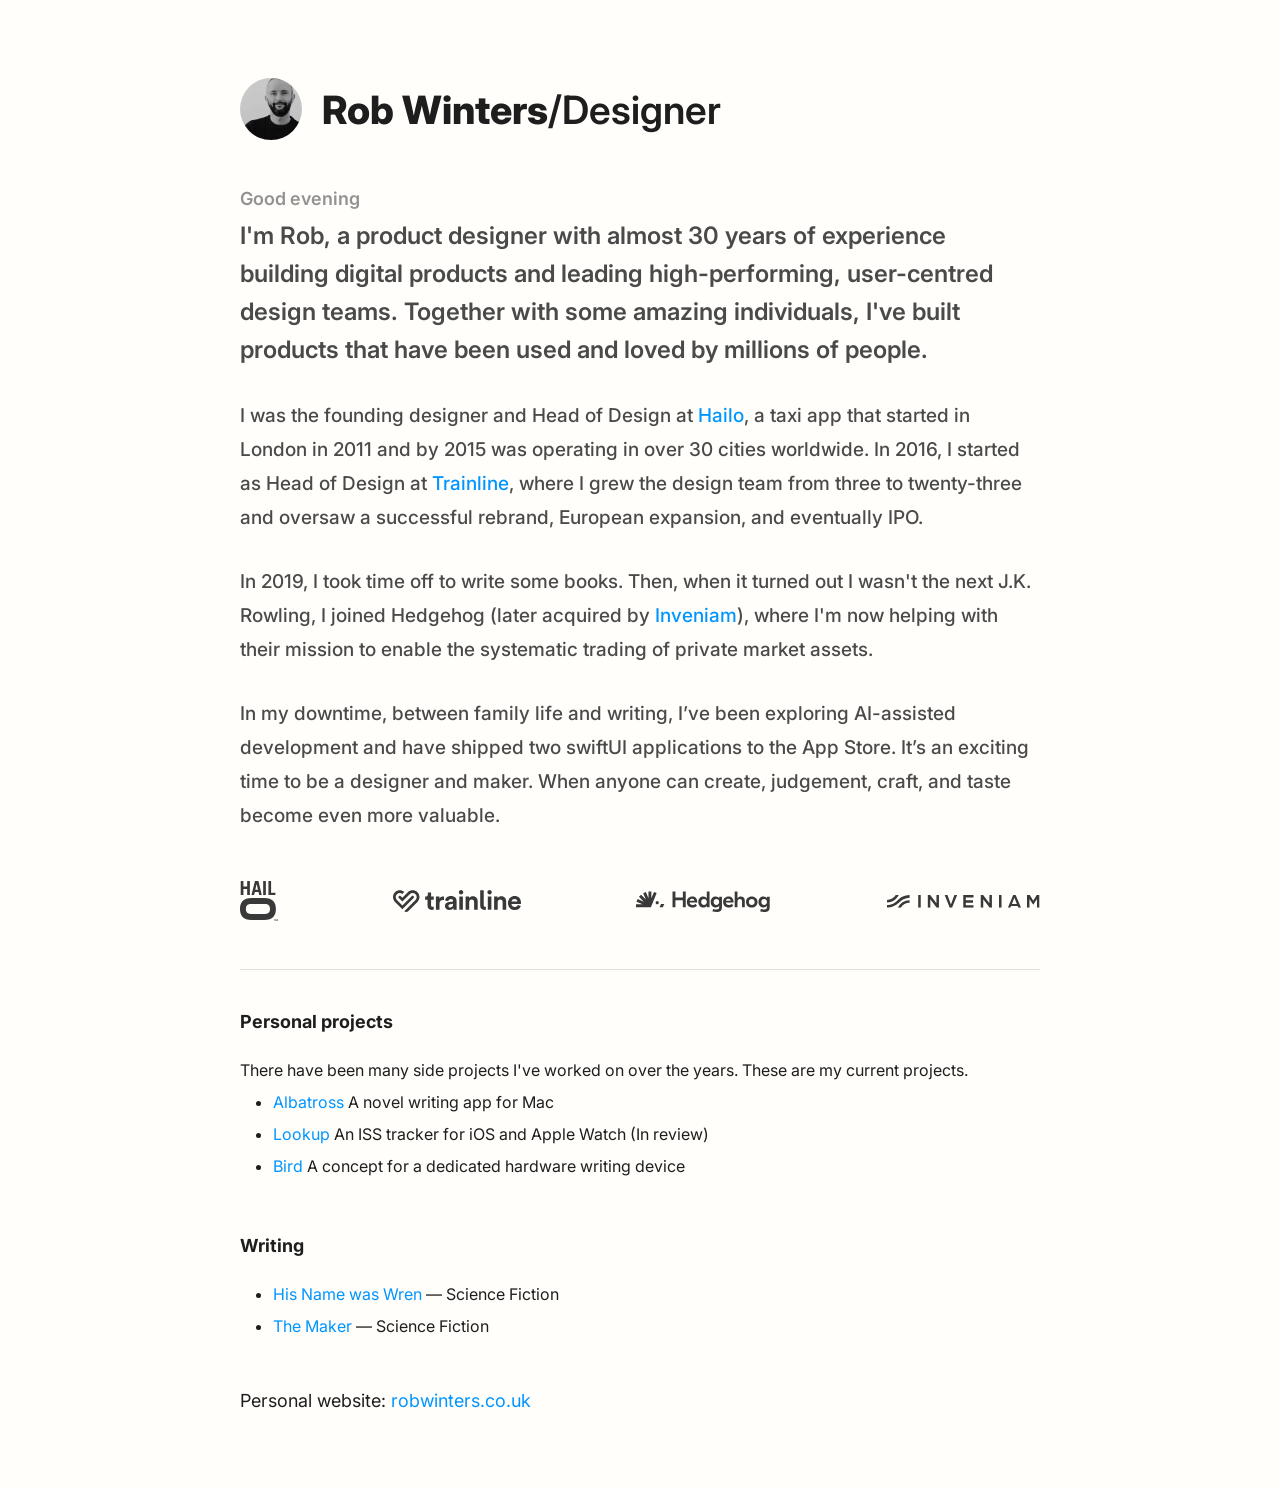
==== index.html @ c8cf0306 "Replace Jekyll site with new portfolio Co-Authored-By: Claude Sonnet 4.6 <noreply@anthropic.com>" ====
<!DOCTYPE html>
<html lang="en">
<head>
    <meta charset="UTF-8">
    <meta name="viewport" content="width=device-width, initial-scale=1.0">
    <title>Rob Winters — Designer</title>
    <link rel="preconnect" href="https://fonts.googleapis.com">
    <link rel="preconnect" href="https://fonts.gstatic.com" crossorigin>
    <link href="https://fonts.googleapis.com/css2?family=Inter:wght@400;500;600;700;800&display=swap" rel="stylesheet">
    <link rel="stylesheet" href="style.css">
</head>
<body>
    <div class="page">

        <aside class="sidebar">
            <!-- Future portfolio navigation -->
        </aside>

        <main class="content">

            <header class="bio-header">
                <img src="assets/rob-winters-designer-writer.jpg" alt="Rob Winters" class="bio-avatar">
                <h1 class="bio-name">
                    <span class="name">Rob Winters</span><span class="role">/Designer</span>
                </h1>
            </header>


            <section class="bio">
                <p class="bio-greeting" id="bio-greeting"></p>
                <div class="body-text">
                    <p class="intro-para">I'm Rob, a product designer with almost 30 years of experience building digital products and leading high-performing, user-centred design teams. Together with some amazing individuals, I've built products that have been used and loved by millions of people.</p>
                    <p>I was the founding designer and Head of Design at <a href="https://www.theguardian.com/business/2013/dec/15/hailo-taxi-hailing-app-global-growth">Hailo</a>, a taxi app that started in London in 2011 and by 2015 was operating in over 30 cities worldwide. In 2016, I started as Head of Design at <a href="https://www.thetrainline.com">Trainline</a>, where I grew the design team from three to twenty-three and oversaw a successful rebrand, European expansion, and eventually IPO.</p>
                    <p>In 2019, I took time off to write some books. Then, when it turned out I wasn't the next J.K. Rowling, I joined Hedgehog (later acquired by <a href="https://www.inveniam.io/">Inveniam</a>), where I'm now helping with their mission to enable the systematic trading of private market assets.</p>
                    <p>In my downtime, between family life and writing, I’ve been exploring AI-assisted development and have shipped two swiftUI applications to the App Store. It’s an exciting time to be a designer and maker. When anyone can create, judgement, craft, and taste become even more valuable.</p>
                </div>
            </section>

            <div class="logos-row">
                <img src="assets/logo-hailo.svg" alt="Hailo" class="logo logo--hailo">
                <img src="assets/logo-trainline.svg" alt="Trainline" class="logo logo--trainline">
                <img src="assets/Logo-hedgehog.svg" alt="Hedgehog" class="logo logo--hedgehog">
                <img src="assets/logo-inveniam.svg" alt="Inveniam" class="logo logo--inveniam">
            </div>

            

            <section class="other">

                <article class="entry">
                    <div class="entry-header">
                        <p class="entry-title"><strong>Personal projects</strong></p>
                    </div>
                    <div>
                        <p>There have been many side projects I've worked on over the years. These are my current projects.</p>
                        <ul>
                            <li><a href="https://www.thealbatross.app/">Albatross</a> A novel writing app for Mac</li>
                            <li><a href="https://justlookup.app/">Lookup</a> An ISS tracker for iOS and Apple Watch (In review)</li>
                            <li><a href="https://www.robwinters.co.uk/bird">Bird</a> A concept for a dedicated hardware writing device</li>
                        </ul>
                    </div>
                </article>

                <article class="entry">
                    <div class="entry-header">
                        <p class="entry-title"><strong>Writing</strong></p>
                    </div>
                    <div>
                        <ul>
                            <li><a href="https://www.amazon.co.uk/His-Name-was-Wren-small-town-ebook/dp/B08KGVNVNB">His Name was Wren</a> — Science Fiction</li>
                            <li><a href="https://www.amazon.co.uk/Maker-Wren-Trilogy-Book-ebook/dp/B09MNVYDQD">The Maker</a> — Science Fiction</li>
                        </ul>
                    </div>
                </article>

            </section>

            <footer class="bio-contact">
                <p>Personal website: <a href="https://www.robwinters.co.uk">robwinters.co.uk</a></p>
            </footer>

            





        </main>
    </div>

    <script>
        const h = new Date().getHours();
        document.getElementById('bio-greeting').textContent =
            h < 12 ? 'Good morning' : h < 18 ? 'Good afternoon' : 'Good evening';
    </script>
</body>
</html>
---- style.css ----
/* ============================================================
   Design tokens
   ============================================================ */

:root {
    --color-bg:             #fffefa;
    --color-text:           #1e1e1e;
    --color-secondary:      #696969;
    --color-section-label:  #737373;
    --color-accent:         #4eb41f;
    --color-link:           #0095ff;
    --color-text-muted:     #4a4a4a;
    --color-greeting:       #929292;

    --font:                 'Inter', sans-serif;

    --size-name:            39px;
    --size-greeting:        38px;
    --size-intro-para:      24px;
    --size-body:            18px;
    --size-date:            18px;
    --size-section-label:   22px;

    --intro-leading:        38px;
    --leading:              32px;

    --gap-sections:         48px;
    --gap-entries:          48px;
    --gap-entry-parts:      16px;
    --entry-indent:         40px;
}

/* ============================================================
   Reset
   ============================================================ */

*, *::before, *::after {
    box-sizing: border-box;
    margin: 0;
    padding: 0;
}

/* ============================================================
   Base
   ============================================================ */

html, body {
    background: var(--color-bg);
    color: var(--color-text);
    font-family: var(--font);
    font-size: var(--size-body);
    line-height: var(--leading);
    -webkit-font-smoothing: antialiased;
    -moz-osx-font-smoothing: grayscale;
}

a {
    color: var(--color-link);
    text-decoration: none;
}

a:hover {
    text-decoration: underline;
}

/* ============================================================
   Page layout
   Two-column grid: sidebar (future nav) + content
   ============================================================ */

.page {
    display: grid;
    grid-template-columns: 1fr minmax(0, 800px) 1fr;
    min-height: 100vh;
    padding-block: 78px;
}

.sidebar {
    /* Reserved for future portfolio navigation */
}

.content {
    display: flex;
    flex-direction: column;
    gap: var(--gap-sections);
}

/* ============================================================
   CV header
   ============================================================ */

.cv-header {
    display: flex;
    flex-direction: column;
    gap: 12px;
}

.cv-header h1 {
    font-size: var(--size-name);
    font-weight: 600;
    line-height: normal;
}

.cv-header .name {
    color: var(--color-text);
}

.cv-header .role {
    color: var(--color-secondary);
}

.contact {
    font-size: var(--size-date);
    line-height: normal;
}

/* ============================================================
   Intro / bio
   ============================================================ */

.intro {
    display: flex;
    flex-direction: column;
    gap: 10px;
}

.greeting {
    font-size: var(--size-greeting);
    font-weight: 700;
    line-height: normal;
    color: var(--color-accent);
}

.intro-para {
    font-size: var(--size-intro-para);
    line-height: var(--intro-leading);
}

.body-text p + p {
    margin-top: var(--leading);
}

/* ============================================================
   Section label
   ============================================================ */

.section-label {
    font-size: var(--size-section-label);
    font-weight: 600;
    color: var(--color-section-label);
    line-height: var(--leading);
}

/* ============================================================
   Experience & other sections
   ============================================================ */

.experience,
.other {
    display: flex;
    flex-direction: column;
    gap: var(--gap-entries);
}

.other {
    font-size: 16px;
}

/* ============================================================
   Entry (job / project / writing)
   ============================================================ */

.entry {
    display: flex;
    flex-direction: column;
    gap: var(--gap-entry-parts);
}

.entry-title {
    font-size: var(--size-body);
    line-height: var(--leading);
    display: flex;
    flex-wrap: wrap;
    gap: 7px;
    align-items: baseline;
}

.entry-title strong {
    font-weight: 700;
    color: var(--color-text);
}

.entry-title a {
    font-weight: 500;
}

.entry-reporting {
    font-size: var(--size-body);
    line-height: var(--leading);
    color: var(--color-secondary);
}

.entry-date {
    font-size: var(--size-date);
    line-height: var(--leading);
    color: var(--color-secondary);
}

.entry-body {
    padding-left: var(--entry-indent);
}

.entry-body p + p {
    margin-top: var(--leading);
}

.entry-body blockquote {
    margin-top: var(--leading);
    padding-left: 16px;
    border-left: 2px solid #d8d8d8;
    color: var(--color-secondary);
    font-style: italic;
}

.entry-body ul,ul {
    list-style: disc;
    padding-left: 33px;
}

.entry-body ul li {
    line-height: var(--leading);
}

/* ============================================================
   Bio page — header
   ============================================================ */

.bio-header {
    display: flex;
    align-items: center;
    gap: 20px;
}

.bio-avatar {
    width: 62px;
    height: 62px;
    border-radius: 50%;
    object-fit: cover;
    flex-shrink: 0;
}

.bio-name {
    font-size: var(--size-name);
    font-weight: 600;
    line-height: normal;
    color: var(--color-text);
    white-space: nowrap;
}

.bio-name .name {
    font-weight: 800;
}

.bio-name .role {
    font-weight: 600;
    color: var(--color-text);
}

/* ============================================================
   Bio page — company logos
   ============================================================ */

.logos-row {
    display: flex;
    align-items: center;
    justify-content: space-between;
    width: 100%;
}

.logo--hailo     { height: 40px; width: auto; }
.logo--trainline { height: 22px; width: auto; }
.logo--hedgehog  { height: 26px; width: auto; }
.logo--inveniam  { height: 13px; width: auto; }

.logos-row + .other {
    border-top: 1px solid #e0e0e0;
    padding-top: 36px;
}

/* ============================================================
   Bio page — text content
   ============================================================ */

.bio {
    display: flex;
    flex-direction: column;
    gap: 8px;
}

.bio-greeting {
    font-size: 18px;
    font-weight: 600;
    line-height: normal;
    color: var(--color-greeting);
}

.bio .body-text p {
    font-size: 19px;
    font-weight: 500;
    line-height: 34px;
    color: var(--color-text-muted);
}

.bio .body-text p + p {
    margin-top: 30px;
}

.bio .body-text p.intro-para {
    font-size: var(--size-intro-para);
    font-weight: 600;
    line-height: var(--intro-leading);
}

/* ============================================================
   Bio page — contact footer
   ============================================================ */

.bio-contact {
    display: flex;
    flex-direction: column;
    gap: 8px;
    font-size: 18px;
    line-height: normal;
    color: var(--color-text);
}

/* ============================================================
   Responsive
   ============================================================ */

@media (max-width: 1100px) {
    .page {
        grid-template-columns: 1fr;
        padding: 60px 48px;
    }

    .sidebar {
        display: none;
    }
}

@media (max-width: 640px) {
    :root {
        --size-name:        28px;
        --size-greeting:    26px;
        --size-body:        16px;
        --size-date:        15px;
        --leading:          26px;
        --gap-sections:     32px;
        --gap-entries:      32px;
        --gap-entry-parts:  12px;
        --entry-indent:     16px;
        --size-intro-para:  20px;
        --intro-leading:    30px;
    }

    .page {
        padding: 32px 20px;
    }

    /* CV: tighten blockquote indent */
    .entry-body blockquote {
        padding-left: 12px;
    }

    /* Bio: stack avatar above name */
    .bio-header {
        flex-direction: column;
        align-items: flex-start;
        gap: 12px;
    }

    .bio-name {
        font-size: 28px;
        white-space: normal;
    }

    /* Bio: wrap logos into two rows */
    .logos-row {
        flex-wrap: wrap;
        justify-content: flex-start;
        gap: 20px 40px;
    }

    /* Bio: scale body text */
    .bio .body-text p {
        font-size: 16px;
        line-height: 26px;
    }

    .bio .body-text p + p {
        margin-top: 24px;
    }

    .bio .body-text p.intro-para {
        font-size: 20px;
        line-height: 30px;
    }
}
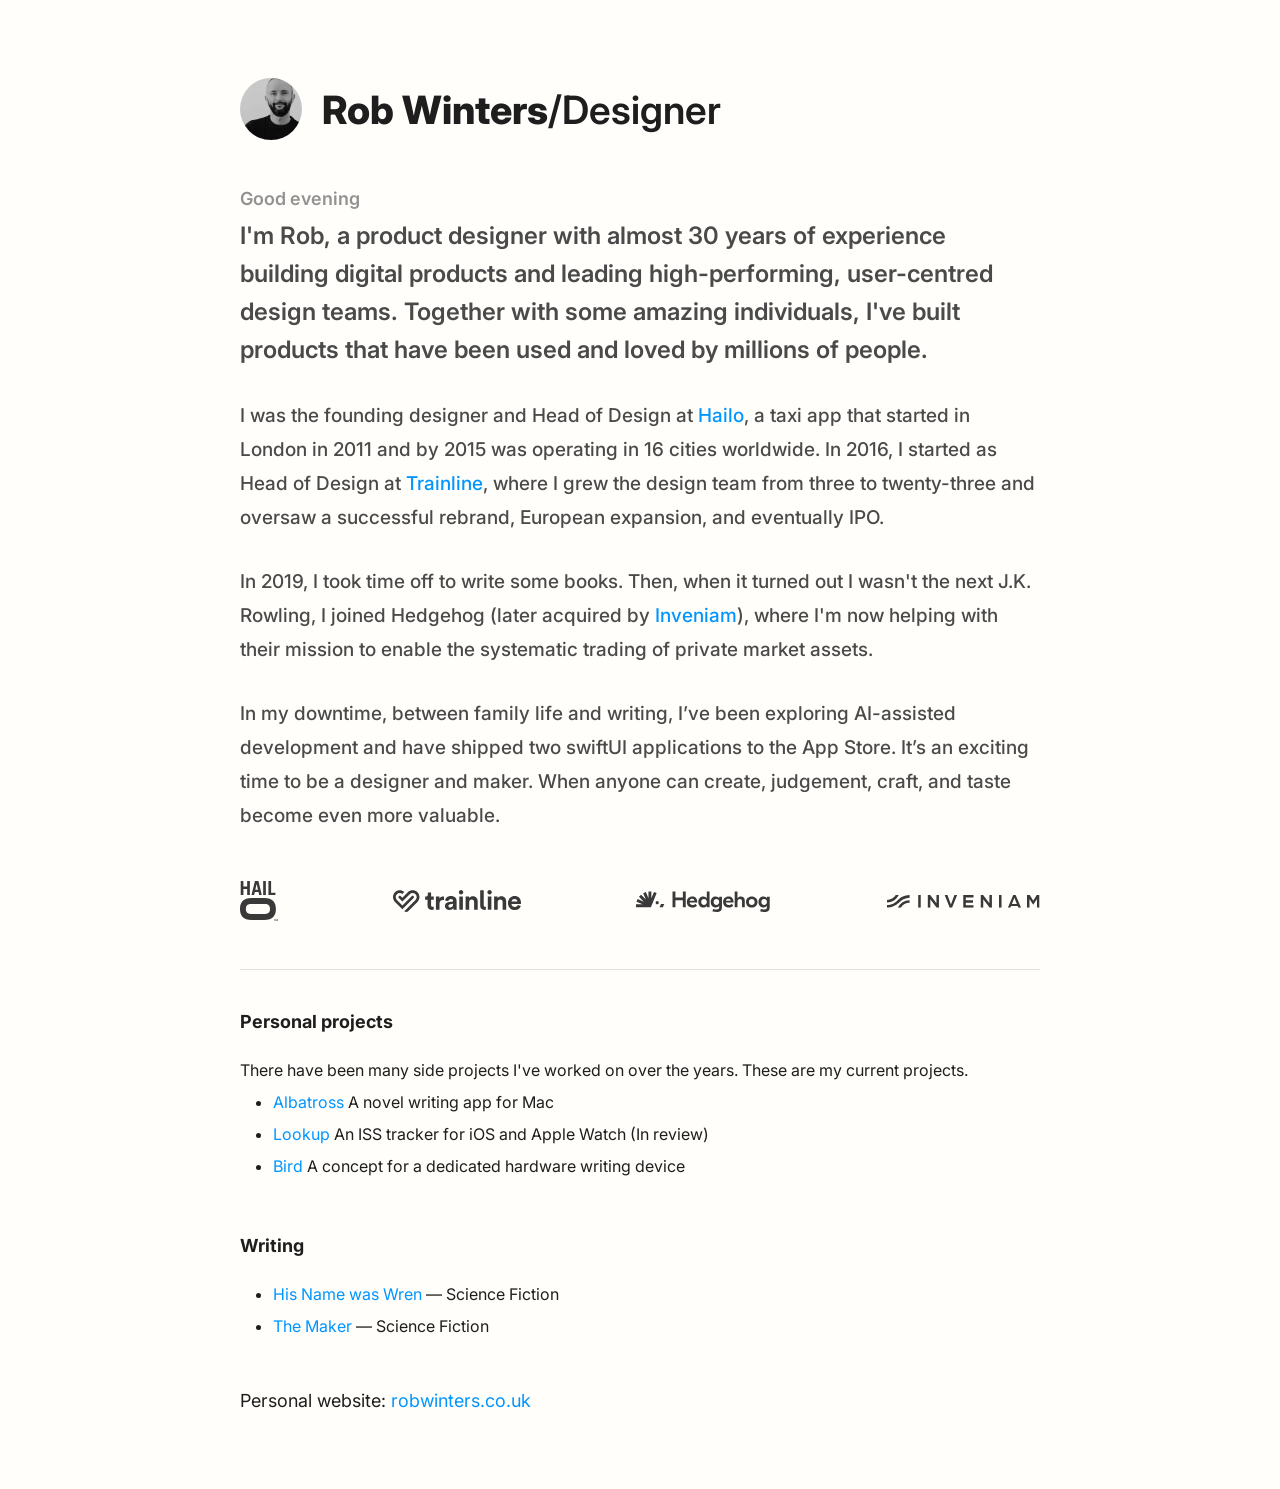
==== commit 1cf29f5c: "Update city count for Hailo Co-Authored-By: Claude Sonnet 4.6 <noreply@anthropic.com>" ====
--- a/index.html
+++ b/index.html
@@ -30,7 +30,7 @@
                 <p class="bio-greeting" id="bio-greeting"></p>
                 <div class="body-text">
                     <p class="intro-para">I'm Rob, a product designer with almost 30 years of experience building digital products and leading high-performing, user-centred design teams. Together with some amazing individuals, I've built products that have been used and loved by millions of people.</p>
-                    <p>I was the founding designer and Head of Design at <a href="https://www.theguardian.com/business/2013/dec/15/hailo-taxi-hailing-app-global-growth">Hailo</a>, a taxi app that started in London in 2011 and by 2015 was operating in over 30 cities worldwide. In 2016, I started as Head of Design at <a href="https://www.thetrainline.com">Trainline</a>, where I grew the design team from three to twenty-three and oversaw a successful rebrand, European expansion, and eventually IPO.</p>
+                    <p>I was the founding designer and Head of Design at <a href="https://www.theguardian.com/business/2013/dec/15/hailo-taxi-hailing-app-global-growth">Hailo</a>, a taxi app that started in London in 2011 and by 2015 was operating in 16 cities worldwide. In 2016, I started as Head of Design at <a href="https://www.thetrainline.com">Trainline</a>, where I grew the design team from three to twenty-three and oversaw a successful rebrand, European expansion, and eventually IPO.</p>
                     <p>In 2019, I took time off to write some books. Then, when it turned out I wasn't the next J.K. Rowling, I joined Hedgehog (later acquired by <a href="https://www.inveniam.io/">Inveniam</a>), where I'm now helping with their mission to enable the systematic trading of private market assets.</p>
                     <p>In my downtime, between family life and writing, I’ve been exploring AI-assisted development and have shipped two swiftUI applications to the App Store. It’s an exciting time to be a designer and maker. When anyone can create, judgement, craft, and taste become even more valuable.</p>
                 </div>
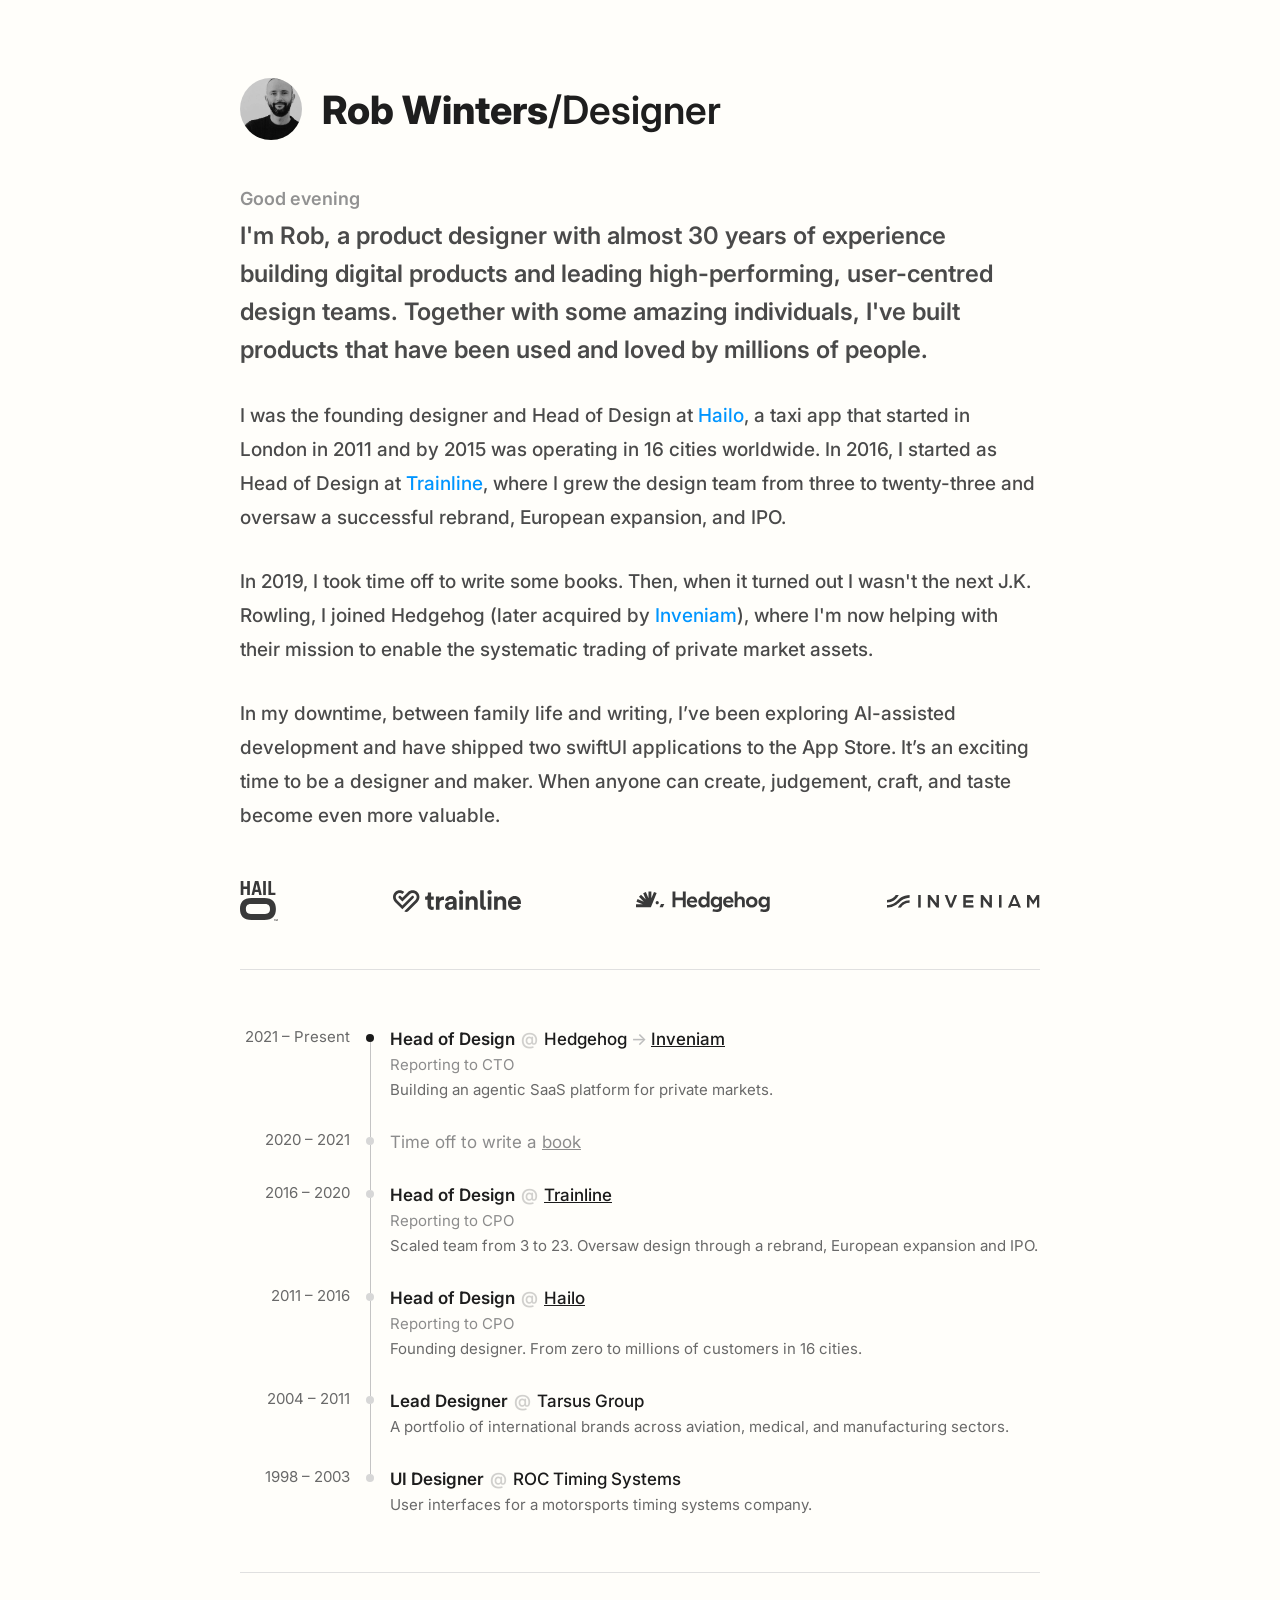
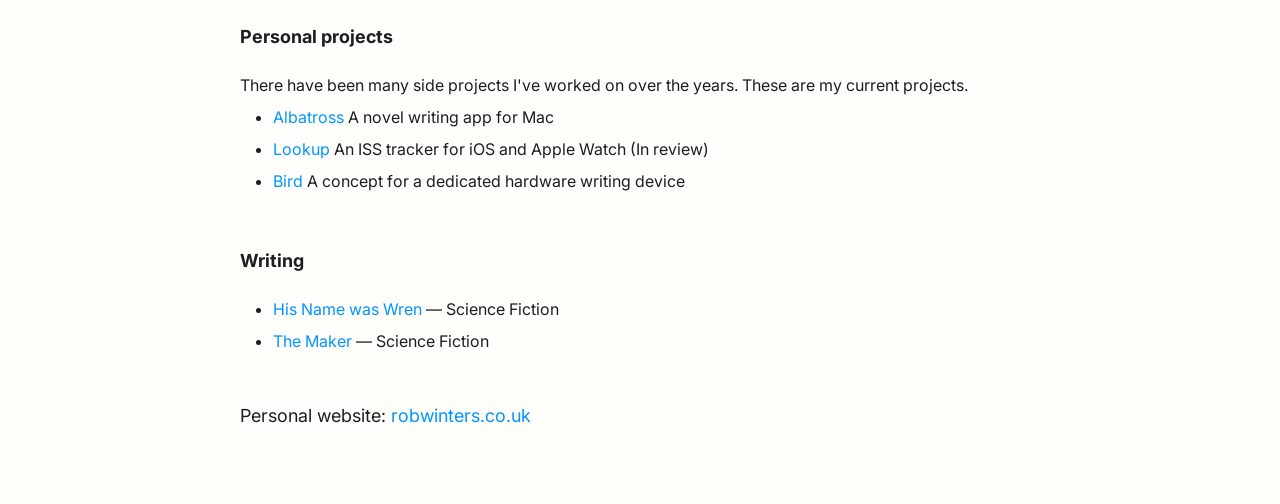
==== commit 414c0055: "Add career timeline section and polish mobile layout - New timeline section below the logos row (fro" ====
--- a/index.html
+++ b/index.html
@@ -30,7 +30,7 @@
                 <p class="bio-greeting" id="bio-greeting"></p>
                 <div class="body-text">
                     <p class="intro-para">I'm Rob, a product designer with almost 30 years of experience building digital products and leading high-performing, user-centred design teams. Together with some amazing individuals, I've built products that have been used and loved by millions of people.</p>
-                    <p>I was the founding designer and Head of Design at <a href="https://www.theguardian.com/business/2013/dec/15/hailo-taxi-hailing-app-global-growth">Hailo</a>, a taxi app that started in London in 2011 and by 2015 was operating in 16 cities worldwide. In 2016, I started as Head of Design at <a href="https://www.thetrainline.com">Trainline</a>, where I grew the design team from three to twenty-three and oversaw a successful rebrand, European expansion, and eventually IPO.</p>
+                    <p>I was the founding designer and Head of Design at <a href="https://www.theguardian.com/business/2013/dec/15/hailo-taxi-hailing-app-global-growth">Hailo</a>, a taxi app that started in London in 2011 and by 2015 was operating in 16 cities worldwide. In 2016, I started as Head of Design at <a href="https://www.thetrainline.com">Trainline</a>, where I grew the design team from three to twenty-three and oversaw a successful rebrand, European expansion, and IPO.</p>
                     <p>In 2019, I took time off to write some books. Then, when it turned out I wasn't the next J.K. Rowling, I joined Hedgehog (later acquired by <a href="https://www.inveniam.io/">Inveniam</a>), where I'm now helping with their mission to enable the systematic trading of private market assets.</p>
                     <p>In my downtime, between family life and writing, I’ve been exploring AI-assisted development and have shipped two swiftUI applications to the App Store. It’s an exciting time to be a designer and maker. When anyone can create, judgement, craft, and taste become even more valuable.</p>
                 </div>
@@ -43,7 +43,67 @@
                 <img src="assets/logo-inveniam.svg" alt="Inveniam" class="logo logo--inveniam">
             </div>
 
-            
+            <section class="timeline" aria-label="Career history">
+
+                <article class="tl-entry tl-entry--current">
+                    <p class="tl-date">2021 – Present</p>
+                    <div class="tl-marker"><span class="tl-dot"></span></div>
+                    <div class="tl-detail">
+                        <p class="tl-role"><strong>Head of Design</strong><span class="tl-at">@</span><span class="tl-company">Hedgehog <span class="tl-arrow">→</span> <a href="https://www.inveniam.io/">Inveniam</a></span></p>
+                        <p class="tl-reporting">Reporting to CTO</p>
+                        <p class="tl-summary">Building an agentic SaaS platform for private markets.</p>
+                    </div>
+                </article>
+
+                <article class="tl-entry">
+                    <p class="tl-date">2020 – 2021</p>
+                    <div class="tl-marker"><span class="tl-dot"></span></div>
+                    <div class="tl-detail">
+                        <p class="tl-role tl-role--plain">Time off to write a <a href="https://www.amazon.co.uk/His-Name-was-Wren-small-town-ebook/dp/B08KGVNVNB">book</a></p>
+                    </div>
+                </article>
+
+                <article class="tl-entry">
+                    <p class="tl-date">2016 – 2020</p>
+                    <div class="tl-marker"><span class="tl-dot"></span></div>
+                    <div class="tl-detail">
+                        <p class="tl-role"><strong>Head of Design</strong><span class="tl-at">@</span><span class="tl-company"><a href="https://www.thetrainline.com/">Trainline</a></span></p>
+                        <p class="tl-reporting">Reporting to CPO</p>
+                        <p class="tl-summary">Scaled team from 3 to 23. Oversaw design through a rebrand, European expansion and IPO.</p>
+                    </div>
+                </article>
+
+                <article class="tl-entry">
+                    <p class="tl-date">2011 – 2016</p>
+                    <div class="tl-marker"><span class="tl-dot"></span></div>
+                    <div class="tl-detail">
+                        <p class="tl-role"><strong>Head of Design</strong><span class="tl-at">@</span><span class="tl-company"><a href="https://www.theguardian.com/business/2013/dec/15/hailo-taxi-hailing-app-global-growth">Hailo</a></span></p>
+                        <p class="tl-reporting">Reporting to CPO</p>
+                        <p class="tl-summary">Founding designer. From zero to millions of customers in 16 cities.</p>
+                    </div>
+                </article>
+
+                <article class="tl-entry">
+                    <p class="tl-date">2004 – 2011</p>
+                    <div class="tl-marker"><span class="tl-dot"></span></div>
+                    <div class="tl-detail">
+                        <p class="tl-role"><strong>Lead Designer</strong><span class="tl-at">@</span><span class="tl-company">Tarsus Group</span></p>
+                        <p class="tl-summary">A portfolio of international brands across aviation, medical, and manufacturing sectors.</p>
+                    </div>
+                </article>
+
+                <article class="tl-entry tl-entry--last">
+                    <p class="tl-date">1998 – 2003</p>
+                    <div class="tl-marker"><span class="tl-dot"></span></div>
+                    <div class="tl-detail">
+                        <p class="tl-role"><strong>UI Designer</strong><span class="tl-at">@</span><span class="tl-company">ROC Timing Systems</span></p>
+                        <p class="tl-summary">User interfaces for a motorsports timing systems company.</p>
+                    </div>
+                </article>
+
+            </section>
+
+
 
             <section class="other">
 
--- a/style.css
+++ b/style.css
@@ -11,6 +11,10 @@
     --color-link:           #0095ff;
     --color-text-muted:     #4a4a4a;
     --color-greeting:       #929292;
+    --color-tl-company:     #1b1b1b;
+    --color-tl-reporting:   #8c8c8c;
+    --color-tl-line:        #c4c4c4;
+    --color-tl-dot:         #d7d7d7;
 
     --font:                 'Inter', sans-serif;
 
@@ -282,9 +286,147 @@
 .logo--hedgehog  { height: 26px; width: auto; }
 .logo--inveniam  { height: 13px; width: auto; }
 
+.logos-row + .timeline,
 .logos-row + .other {
     border-top: 1px solid #e0e0e0;
-    padding-top: 36px;
+    padding-top: 56px;
+}
+
+/* ============================================================
+   Bio page — career timeline
+   ============================================================ */
+
+.timeline {
+    display: flex;
+    flex-direction: column;
+    border-bottom: 1px solid #e0e0e0;
+    padding-bottom: 56px;
+}
+
+/* Last entry needs no trailing space — the section padding provides it */
+.tl-entry--last .tl-detail {
+    padding-bottom: 0;
+}
+
+.tl-entry {
+    display: grid;
+    grid-template-columns: 110px 24px 1fr;
+    column-gap: 8px;
+    align-items: stretch;
+}
+
+/* Left: date range */
+.tl-date {
+    font-size: 15px;
+    line-height: 22px;
+    text-align: right;
+    color: var(--color-secondary);
+}
+
+/* Middle: connector line + dot */
+.tl-marker {
+    display: flex;
+    flex-direction: column;
+    align-items: center;
+}
+
+.tl-marker::before {
+    content: "";
+    width: 1px;
+    height: 8px;
+    background: var(--color-tl-line);
+}
+
+.tl-entry--current .tl-marker::before {
+    background: transparent;
+}
+
+.tl-marker::after {
+    content: "";
+    width: 1px;
+    flex: 1;
+    background: var(--color-tl-line);
+}
+
+.tl-entry--last .tl-marker::after {
+    background: transparent;
+}
+
+.tl-dot {
+    width: 8px;
+    height: 8px;
+    border-radius: 50%;
+    background: var(--color-tl-dot);
+    flex-shrink: 0;
+}
+
+.tl-entry--current .tl-dot {
+    background: var(--color-tl-company);
+}
+
+/* Right: role / company / reporting / summary */
+.tl-detail {
+    display: flex;
+    flex-direction: column;
+    gap: 3px;
+    padding-bottom: 28px;
+    padding-top: 1px;
+}
+
+.tl-role {
+    display: flex;
+    flex-wrap: wrap;
+    align-items: baseline;
+    gap: 6px;
+    font-size: 17px;
+    line-height: 24px;
+}
+
+.tl-role strong {
+    font-weight: 600;
+    color: var(--color-text);
+}
+
+.tl-at {
+    font-weight: 600;
+    color: var(--color-text);
+    opacity: 0.2;
+}
+
+.tl-company {
+    font-weight: 500;
+    color: var(--color-tl-company);
+}
+
+.tl-company a {
+    color: var(--color-tl-company);
+    text-decoration: underline;
+}
+
+.tl-arrow {
+    color: #bdbdbd;
+}
+
+.tl-role--plain {
+    font-weight: 400;
+    color: var(--color-tl-reporting);
+}
+
+.tl-role--plain a {
+    color: var(--color-tl-reporting);
+    text-decoration: underline;
+}
+
+.tl-reporting {
+    font-size: 15px;
+    line-height: 22px;
+    color: var(--color-tl-reporting);
+}
+
+.tl-summary {
+    font-size: 15px;
+    line-height: 22px;
+    color: var(--color-secondary);
 }
 
 /* ============================================================
@@ -351,59 +493,141 @@
 
 @media (max-width: 640px) {
     :root {
-        --size-name:        28px;
+        --size-name:        26px;
         --size-greeting:    26px;
         --size-body:        16px;
         --size-date:        15px;
         --leading:          26px;
-        --gap-sections:     32px;
-        --gap-entries:      32px;
+        --gap-sections:     40px;
+        --gap-entries:      28px;
         --gap-entry-parts:  12px;
         --entry-indent:     16px;
-        --size-intro-para:  20px;
-        --intro-leading:    30px;
+        --size-intro-para:  21px;
+        --intro-leading:    31px;
     }
 
     .page {
-        padding: 32px 20px;
+        padding: 44px 24px 72px;
     }
 
     /* CV: tighten blockquote indent */
     .entry-body blockquote {
         padding-left: 12px;
+    }
+
+    /* Lists: shallower indent */
+    ul,
+    .entry-body ul {
+        padding-left: 22px;
     }
 
     /* Bio: stack avatar above name */
     .bio-header {
         flex-direction: column;
         align-items: flex-start;
-        gap: 12px;
+        gap: 14px;
+    }
+
+    .bio-avatar {
+        width: 56px;
+        height: 56px;
     }
 
     .bio-name {
-        font-size: 28px;
+        font-size: 26px;
         white-space: normal;
     }
 
-    /* Bio: wrap logos into two rows */
+    .bio-greeting {
+        font-size: 16px;
+    }
+
+    /* Bio: logos settle into a tidy 2×2 grid */
     .logos-row {
-        flex-wrap: wrap;
-        justify-content: flex-start;
-        gap: 20px 40px;
+        display: grid;
+        grid-template-columns: repeat(2, 1fr);
+        row-gap: 30px;
+        align-items: center;
+        justify-items: start;
+    }
+
+    /* Section dividers: slightly tighter breathing room */
+    .logos-row + .timeline,
+    .logos-row + .other {
+        padding-top: 40px;
+    }
+
+    .timeline {
+        padding-bottom: 40px;
+    }
+
+    /* Timeline: rail moves to the far left, date becomes a
+       small label sitting above the role */
+    .tl-entry {
+        grid-template-columns: 14px 1fr;
+        grid-template-areas:
+            "marker date"
+            "marker detail";
+        column-gap: 12px;
+    }
+
+    .tl-marker { grid-area: marker; }
+    .tl-detail { grid-area: detail; }
+
+    .tl-date {
+        grid-area: date;
+        text-align: left;
+        font-size: 12px;
+        line-height: 18px;
+        letter-spacing: 0.05em;
+        text-transform: uppercase;
+        margin-bottom: 4px;
+    }
+
+    /* Align the dot with the date label's centre line */
+    .tl-marker::before {
+        height: 5px;
+    }
+
+    .tl-dot {
+        width: 7px;
+        height: 7px;
+    }
+
+    .tl-detail {
+        padding-top: 0;
+        padding-bottom: 30px;
+    }
+
+    .tl-role {
+        font-size: 16px;
+        line-height: 23px;
+        gap: 5px;
+    }
+
+    .tl-reporting,
+    .tl-summary {
+        font-size: 14px;
+        line-height: 21px;
     }
 
     /* Bio: scale body text */
     .bio .body-text p {
         font-size: 16px;
-        line-height: 26px;
+        line-height: 27px;
     }
 
     .bio .body-text p + p {
-        margin-top: 24px;
+        margin-top: 22px;
     }
 
     .bio .body-text p.intro-para {
-        font-size: 20px;
-        line-height: 30px;
-    }
-}
+        font-size: 21px;
+        line-height: 31px;
+    }
+
+    /* Contact footer */
+    .bio-contact {
+        font-size: 16px;
+    }
+}
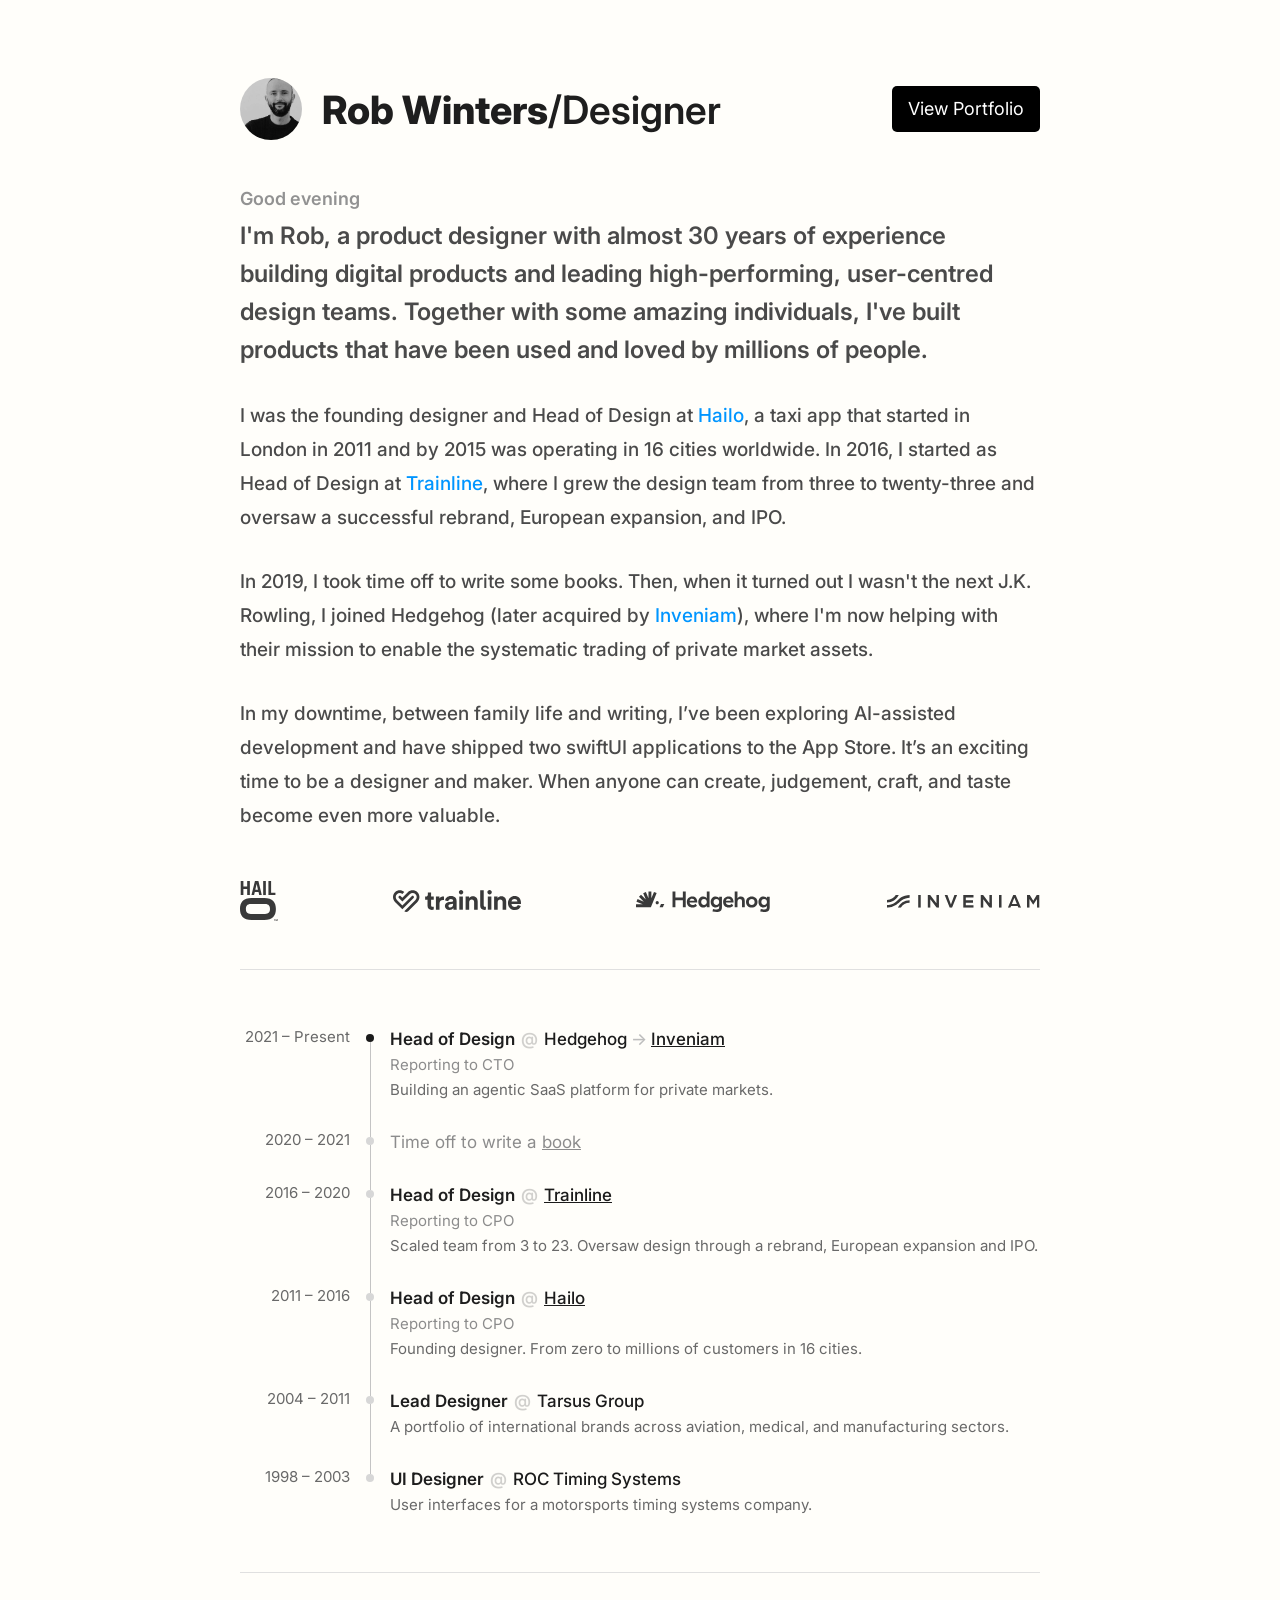
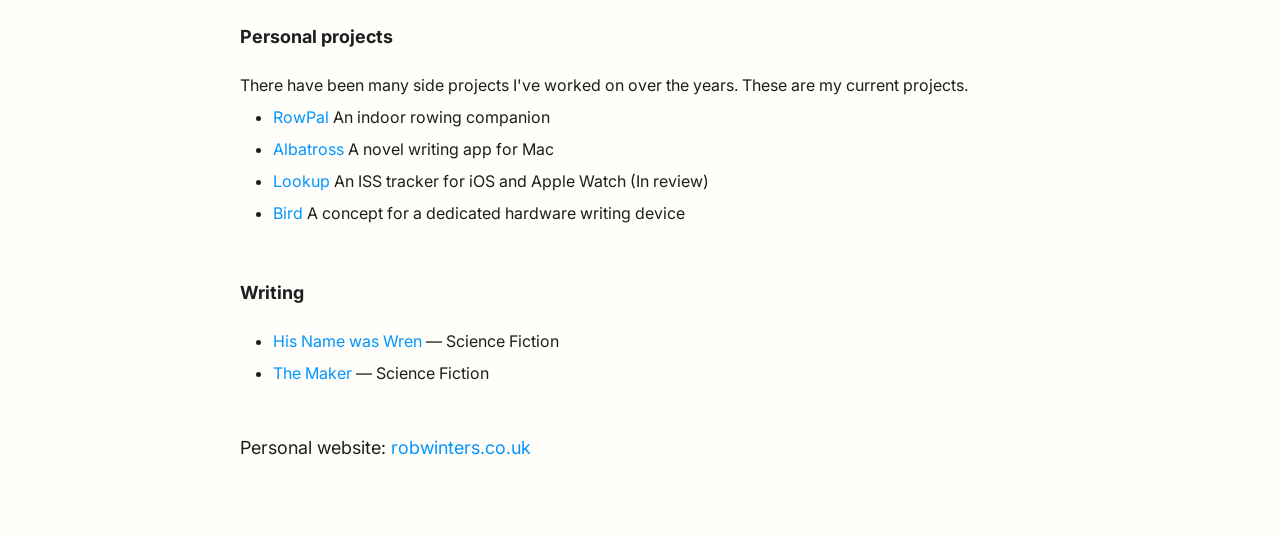
==== commit b6127542: "Add portfolio link and RowPal to the homepage; remove the CV page - "View Portfolio" button in the h" ====
--- a/index.html
+++ b/index.html
@@ -7,7 +7,7 @@
     <link rel="preconnect" href="https://fonts.googleapis.com">
     <link rel="preconnect" href="https://fonts.gstatic.com" crossorigin>
     <link href="https://fonts.googleapis.com/css2?family=Inter:wght@400;500;600;700;800&display=swap" rel="stylesheet">
-    <link rel="stylesheet" href="style.css">
+    <link rel="stylesheet" href="style.css?v=4">
 </head>
 <body>
     <div class="page">
@@ -19,10 +19,13 @@
         <main class="content">
 
             <header class="bio-header">
-                <img src="assets/rob-winters-designer-writer.jpg" alt="Rob Winters" class="bio-avatar">
-                <h1 class="bio-name">
-                    <span class="name">Rob Winters</span><span class="role">/Designer</span>
-                </h1>
+                <div class="bio-who">
+                    <img src="assets/rob-winters-designer-writer.jpg" alt="Rob Winters" class="bio-avatar">
+                    <h1 class="bio-name">
+                        <span class="name">Rob Winters</span><span class="role">/Designer</span>
+                    </h1>
+                </div>
+                <a class="portfolio-button" href="portfolio.html">View Portfolio</a>
             </header>
 
 
@@ -114,6 +117,7 @@
                     <div>
                         <p>There have been many side projects I've worked on over the years. These are my current projects.</p>
                         <ul>
+                            <li><a href="portfolio.html#rowpal">RowPal</a> An indoor rowing companion</li>
                             <li><a href="https://www.thealbatross.app/">Albatross</a> A novel writing app for Mac</li>
                             <li><a href="https://justlookup.app/">Lookup</a> An ISS tracker for iOS and Apple Watch (In review)</li>
                             <li><a href="https://www.robwinters.co.uk/bird">Bird</a> A concept for a dedicated hardware writing device</li>
--- a/style.css
+++ b/style.css
@@ -15,6 +15,10 @@
     --color-tl-reporting:   #8c8c8c;
     --color-tl-line:        #c4c4c4;
     --color-tl-dot:         #d7d7d7;
+    --color-tl-arrow:       #bdbdbd;
+    --color-divider:        #e0e0e0;
+
+    --opacity-tl-at:        0.2;
 
     --font:                 'Inter', sans-serif;
 
@@ -24,14 +28,33 @@
     --size-body:            18px;
     --size-date:            18px;
     --size-section-label:   22px;
+    --size-avatar:          62px;
+    --size-bio-greeting:    18px;
+    --size-bio:             19px;
+    --size-footer:          18px;
+    --size-other:           16px;
+    --size-tl-date:         15px;
+    --size-tl-role:         17px;
+    --size-tl-meta:         15px;
+    --size-tl-dot:          8px;
 
     --intro-leading:        38px;
     --leading:              32px;
+    --bio-leading:          34px;
+    --tl-date-leading:      22px;
+    --tl-role-leading:      24px;
+    --tl-meta-leading:      22px;
 
     --gap-sections:         48px;
     --gap-entries:          48px;
     --gap-entry-parts:      16px;
     --entry-indent:         40px;
+    --gap-bio:              8px;
+    --gap-bio-header:       20px;
+    --gap-bio-paras:        30px;
+    --gap-divider:          56px;
+    --gap-tl-entry:         28px;
+    --gap-tl-role:          6px;
 }
 
 /* ============================================================
@@ -167,7 +190,7 @@
 }
 
 .other {
-    font-size: 16px;
+    font-size: var(--size-other);
 }
 
 /* ============================================================
@@ -242,12 +265,34 @@
 .bio-header {
     display: flex;
     align-items: center;
-    gap: 20px;
+    justify-content: space-between;
+    gap: var(--gap-bio-header);
+}
+
+.bio-who {
+    display: flex;
+    align-items: center;
+    gap: var(--gap-bio-header);
+}
+
+.portfolio-button {
+    flex-shrink: 0;
+    padding: 12px 16px;
+    border-radius: 5px;
+    background: #000;
+    color: #fff;
+    font-size: var(--size-footer);
+    line-height: 22px;
+}
+
+.portfolio-button:hover {
+    background: #222;
+    text-decoration: none;
 }
 
 .bio-avatar {
-    width: 62px;
-    height: 62px;
+    width: var(--size-avatar);
+    height: var(--size-avatar);
     border-radius: 50%;
     object-fit: cover;
     flex-shrink: 0;
@@ -288,8 +333,8 @@
 
 .logos-row + .timeline,
 .logos-row + .other {
-    border-top: 1px solid #e0e0e0;
-    padding-top: 56px;
+    border-top: 1px solid var(--color-divider);
+    padding-top: var(--gap-divider);
 }
 
 /* ============================================================
@@ -299,8 +344,8 @@
 .timeline {
     display: flex;
     flex-direction: column;
-    border-bottom: 1px solid #e0e0e0;
-    padding-bottom: 56px;
+    border-bottom: 1px solid var(--color-divider);
+    padding-bottom: var(--gap-divider);
 }
 
 /* Last entry needs no trailing space — the section padding provides it */
@@ -317,8 +362,8 @@
 
 /* Left: date range */
 .tl-date {
-    font-size: 15px;
-    line-height: 22px;
+    font-size: var(--size-tl-date);
+    line-height: var(--tl-date-leading);
     text-align: right;
     color: var(--color-secondary);
 }
@@ -353,8 +398,8 @@
 }
 
 .tl-dot {
-    width: 8px;
-    height: 8px;
+    width: var(--size-tl-dot);
+    height: var(--size-tl-dot);
     border-radius: 50%;
     background: var(--color-tl-dot);
     flex-shrink: 0;
@@ -369,7 +414,7 @@
     display: flex;
     flex-direction: column;
     gap: 3px;
-    padding-bottom: 28px;
+    padding-bottom: var(--gap-tl-entry);
     padding-top: 1px;
 }
 
@@ -377,9 +422,9 @@
     display: flex;
     flex-wrap: wrap;
     align-items: baseline;
-    gap: 6px;
-    font-size: 17px;
-    line-height: 24px;
+    gap: var(--gap-tl-role);
+    font-size: var(--size-tl-role);
+    line-height: var(--tl-role-leading);
 }
 
 .tl-role strong {
@@ -390,7 +435,7 @@
 .tl-at {
     font-weight: 600;
     color: var(--color-text);
-    opacity: 0.2;
+    opacity: var(--opacity-tl-at);
 }
 
 .tl-company {
@@ -404,7 +449,7 @@
 }
 
 .tl-arrow {
-    color: #bdbdbd;
+    color: var(--color-tl-arrow);
 }
 
 .tl-role--plain {
@@ -418,14 +463,14 @@
 }
 
 .tl-reporting {
-    font-size: 15px;
-    line-height: 22px;
+    font-size: var(--size-tl-meta);
+    line-height: var(--tl-meta-leading);
     color: var(--color-tl-reporting);
 }
 
 .tl-summary {
-    font-size: 15px;
-    line-height: 22px;
+    font-size: var(--size-tl-meta);
+    line-height: var(--tl-meta-leading);
     color: var(--color-secondary);
 }
 
@@ -436,25 +481,25 @@
 .bio {
     display: flex;
     flex-direction: column;
-    gap: 8px;
+    gap: var(--gap-bio);
 }
 
 .bio-greeting {
-    font-size: 18px;
+    font-size: var(--size-bio-greeting);
     font-weight: 600;
     line-height: normal;
     color: var(--color-greeting);
 }
 
 .bio .body-text p {
-    font-size: 19px;
+    font-size: var(--size-bio);
     font-weight: 500;
-    line-height: 34px;
+    line-height: var(--bio-leading);
     color: var(--color-text-muted);
 }
 
 .bio .body-text p + p {
-    margin-top: 30px;
+    margin-top: var(--gap-bio-paras);
 }
 
 .bio .body-text p.intro-para {
@@ -471,7 +516,7 @@
     display: flex;
     flex-direction: column;
     gap: 8px;
-    font-size: 18px;
+    font-size: var(--size-footer);
     line-height: normal;
     color: var(--color-text);
 }
@@ -504,6 +549,23 @@
         --entry-indent:     16px;
         --size-intro-para:  21px;
         --intro-leading:    31px;
+        --size-avatar:      56px;
+        --size-bio-greeting: 16px;
+        --size-bio:         16px;
+        --size-footer:      16px;
+        --size-tl-date:     12px;
+        --size-tl-role:     16px;
+        --size-tl-meta:     14px;
+        --size-tl-dot:      7px;
+        --bio-leading:      27px;
+        --tl-date-leading:  18px;
+        --tl-role-leading:  23px;
+        --tl-meta-leading:  21px;
+        --gap-bio-header:   14px;
+        --gap-bio-paras:    22px;
+        --gap-divider:      40px;
+        --gap-tl-entry:     30px;
+        --gap-tl-role:      5px;
     }
 
     .page {
@@ -521,25 +583,25 @@
         padding-left: 22px;
     }
 
-    /* Bio: stack avatar above name */
+    /* Bio: stack avatar above name, with the portfolio button top right */
     .bio-header {
+        position: relative;
+        align-items: flex-start;
+    }
+
+    .bio-who {
         flex-direction: column;
         align-items: flex-start;
-        gap: 14px;
-    }
-
-    .bio-avatar {
-        width: 56px;
-        height: 56px;
+    }
+
+    .portfolio-button {
+        position: absolute;
+        top: 0;
+        right: 0;
     }
 
     .bio-name {
-        font-size: 26px;
         white-space: normal;
-    }
-
-    .bio-greeting {
-        font-size: 16px;
     }
 
     /* Bio: logos settle into a tidy 2×2 grid */
@@ -549,16 +611,6 @@
         row-gap: 30px;
         align-items: center;
         justify-items: start;
-    }
-
-    /* Section dividers: slightly tighter breathing room */
-    .logos-row + .timeline,
-    .logos-row + .other {
-        padding-top: 40px;
-    }
-
-    .timeline {
-        padding-bottom: 40px;
     }
 
     /* Timeline: rail moves to the far left, date becomes a
@@ -577,8 +629,6 @@
     .tl-date {
         grid-area: date;
         text-align: left;
-        font-size: 12px;
-        line-height: 18px;
         letter-spacing: 0.05em;
         text-transform: uppercase;
         margin-bottom: 4px;
@@ -589,45 +639,7 @@
         height: 5px;
     }
 
-    .tl-dot {
-        width: 7px;
-        height: 7px;
-    }
-
     .tl-detail {
         padding-top: 0;
-        padding-bottom: 30px;
-    }
-
-    .tl-role {
-        font-size: 16px;
-        line-height: 23px;
-        gap: 5px;
-    }
-
-    .tl-reporting,
-    .tl-summary {
-        font-size: 14px;
-        line-height: 21px;
-    }
-
-    /* Bio: scale body text */
-    .bio .body-text p {
-        font-size: 16px;
-        line-height: 27px;
-    }
-
-    .bio .body-text p + p {
-        margin-top: 22px;
-    }
-
-    .bio .body-text p.intro-para {
-        font-size: 21px;
-        line-height: 31px;
-    }
-
-    /* Contact footer */
-    .bio-contact {
-        font-size: 16px;
-    }
-}
+    }
+}
